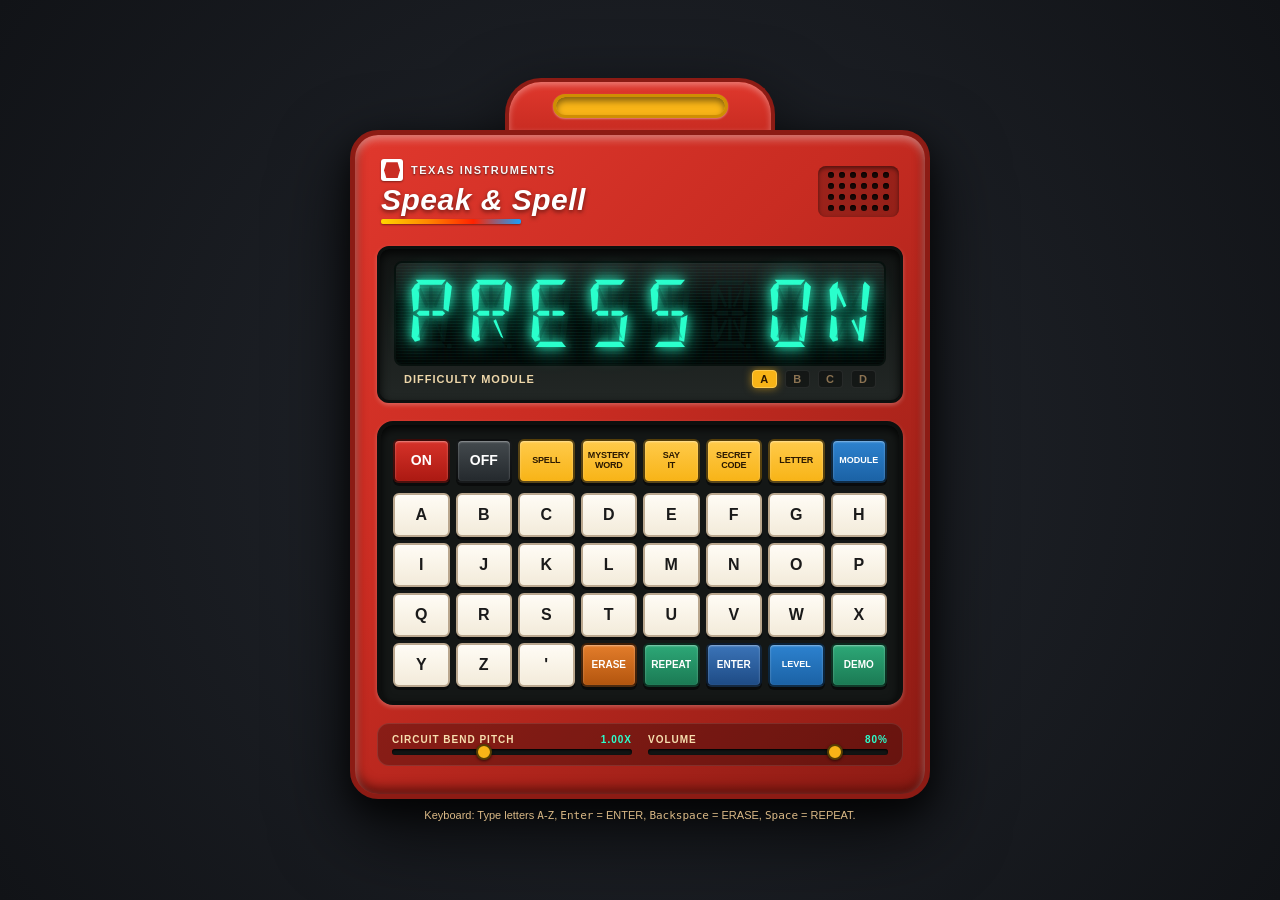
==== index.html @ a9308fd6 "Initial commit: Texas Instruments Speak & Spell (1978) web emulator with GitHub Pages deployment" ====
<!DOCTYPE html>
<html lang="en">
<head>
  <meta charset="UTF-8">
  <meta name="viewport" content="width=device-width, initial-scale=1.0, maximum-scale=1.0, user-scalable=no">
  <title>Texas Instruments Speak & Spell (1978)</title>
  <link rel="icon" type="image/svg+xml" href="assets/icon.svg">
  <link rel="manifest" href="manifest.json">
  <meta name="theme-color" content="#c92c22">
  <meta name="apple-mobile-web-app-capable" content="yes">
  <meta name="apple-mobile-web-app-status-bar-style" content="black-translucent">
  <meta property="og:title" content="Texas Instruments Speak & Spell (1978)">
  <meta property="og:description" content="Authentic 1978 Texas Instruments Speak & Spell emulation with 14-segment VFD, TMS5100 LPC speech synthesis, circuit bending, and all 5 original game modes.">
  <meta property="og:type" content="website">
  <link rel="stylesheet" href="css/styles.css">
  <meta name="description" content="Authentic 1978 Texas Instruments Speak & Spell simulation with 14-segment VFD, TMS5100 LPC speech synthesis, circuit bending, and all 5 original game modes.">
</head>
<body>

  <main class="speak-spell-container" role="region" aria-label="Texas Instruments Speak and Spell 1978">
    
    <!-- Top Molded Carry Handle -->
    <div class="handle-outer" aria-hidden="true">
      <div class="handle-inner-cutout"></div>
    </div>

    <!-- Main Orange-Red Molded Body -->
    <div class="device-body">

      <!-- Header: Logo, Title & Perforated Speaker Grille -->
      <header class="device-header">
        <div class="brand-section">
          <div class="ti-logo-row">
            <div class="ti-emblem" aria-hidden="true">
              <div class="ti-emblem-inner"></div>
            </div>
            <span class="ti-name">Texas Instruments</span>
          </div>
          <div class="title-row">
            <h1 class="brand-title">Speak &amp; Spell</h1>
          </div>
          <div class="rainbow-stripe" aria-hidden="true"></div>
        </div>

        <!-- Speaker Grille -->
        <div class="speaker-grille" aria-label="Speaker Grille" role="img">
          <div class="grille-hole"></div><div class="grille-hole"></div><div class="grille-hole"></div><div class="grille-hole"></div><div class="grille-hole"></div><div class="grille-hole"></div>
          <div class="grille-hole"></div><div class="grille-hole"></div><div class="grille-hole"></div><div class="grille-hole"></div><div class="grille-hole"></div><div class="grille-hole"></div>
          <div class="grille-hole"></div><div class="grille-hole"></div><div class="grille-hole"></div><div class="grille-hole"></div><div class="grille-hole"></div><div class="grille-hole"></div>
          <div class="grille-hole"></div><div class="grille-hole"></div><div class="grille-hole"></div><div class="grille-hole"></div><div class="grille-hole"></div><div class="grille-hole"></div>
        </div>
      </header>

      <!-- 8-Character 14-Segment Vacuum Fluorescent Display (VFD) Section -->
      <section class="vfd-bezel" aria-label="Display Area">
        <div class="vfd-window" id="vfd-container" role="status" aria-live="polite">
          <!-- 14-segment characters generated dynamically by vfd.js -->
        </div>

        <!-- Level Indicator Badges -->
        <div class="level-indicator-bar">
          <span>DIFFICULTY MODULE</span>
          <div class="level-badges">
            <span class="level-badge active" id="badge-A">A</span>
            <span class="level-badge" id="badge-B">B</span>
            <span class="level-badge" id="badge-C">C</span>
            <span class="level-badge" id="badge-D">D</span>
          </div>
        </div>
      </section>

      <!-- 40-Key Membrane Keypad -->
      <section class="keypad-container" aria-label="Keypad">
        
        <!-- Row 1: Power & Game Modes -->
        <div class="keypad-row-modes">
          <button class="key key-on" data-key="ON" aria-label="Turn On">ON</button>
          <button class="key key-off" data-key="OFF" aria-label="Turn Off">OFF</button>
          <button class="key key-mode" data-key="SPELL" aria-label="Spell Mode">SPELL</button>
          <button class="key key-mode" data-key="MYSTERY" aria-label="Mystery Word Mode">MYSTERY<br>WORD</button>
          <button class="key key-mode" data-key="SAY_IT" aria-label="Say It Mode">SAY<br>IT</button>
          <button class="key key-mode" data-key="SECRET_CODE" aria-label="Secret Code Mode">SECRET<br>CODE</button>
          <button class="key key-mode" data-key="LETTER" aria-label="Letter Mode">LETTER</button>
          <button class="key key-module" data-key="MODULE" aria-label="Change Word Module Level">MODULE</button>
        </div>

        <!-- Letters Rows (A through Z, Apostrophe, and Action Keys) -->
        <div class="keypad-grid-letters">
          <!-- Row 2 -->
          <button class="key key-letter" data-key="A">A</button>
          <button class="key key-letter" data-key="B">B</button>
          <button class="key key-letter" data-key="C">C</button>
          <button class="key key-letter" data-key="D">D</button>
          <button class="key key-letter" data-key="E">E</button>
          <button class="key key-letter" data-key="F">F</button>
          <button class="key key-letter" data-key="G">G</button>
          <button class="key key-letter" data-key="H">H</button>

          <!-- Row 3 -->
          <button class="key key-letter" data-key="I">I</button>
          <button class="key key-letter" data-key="J">J</button>
          <button class="key key-letter" data-key="K">K</button>
          <button class="key key-letter" data-key="L">L</button>
          <button class="key key-letter" data-key="M">M</button>
          <button class="key key-letter" data-key="N">N</button>
          <button class="key key-letter" data-key="O">O</button>
          <button class="key key-letter" data-key="P">P</button>

          <!-- Row 4 -->
          <button class="key key-letter" data-key="Q">Q</button>
          <button class="key key-letter" data-key="R">R</button>
          <button class="key key-letter" data-key="S">S</button>
          <button class="key key-letter" data-key="T">T</button>
          <button class="key key-letter" data-key="U">U</button>
          <button class="key key-letter" data-key="V">V</button>
          <button class="key key-letter" data-key="W">W</button>
          <button class="key key-letter" data-key="X">X</button>

          <!-- Row 5 -->
          <button class="key key-letter" data-key="Y">Y</button>
          <button class="key key-letter" data-key="Z">Z</button>
          <button class="key key-letter" data-key="'" aria-label="Apostrophe">'</button>
          <button class="key key-action key-erase" data-key="ERASE" aria-label="Erase">ERASE</button>
          <button class="key key-action key-repeat" data-key="REPEAT" aria-label="Repeat">REPEAT</button>
          <button class="key key-action key-enter" data-key="ENTER" aria-label="Enter">ENTER</button>
          <button class="key key-module" data-key="LEVEL" aria-label="Level Select">LEVEL</button>
          <button class="key key-action key-repeat" data-key="DEMO" aria-label="Demo Voice">DEMO</button>
        </div>
      </section>

      <!-- Circuit Bending & Audio Parameters Drawer -->
      <section class="controls-drawer" aria-label="Audio Controls and Circuit Bending">
        <div class="control-group">
          <label class="control-label" for="bend-slider">
            <span>CIRCUIT BEND PITCH</span>
            <span class="bend-value" id="bend-display">1.00x</span>
          </label>
          <input type="range" id="bend-slider" class="slider" min="0.4" max="2.0" step="0.05" value="1.0" aria-label="Pitch Bender Slider">
        </div>

        <div class="control-group">
          <label class="control-label" for="volume-slider">
            <span>VOLUME</span>
            <span class="bend-value" id="vol-display">80%</span>
          </label>
          <input type="range" id="volume-slider" class="slider" min="0" max="1" step="0.05" value="0.8" aria-label="Volume Slider">
        </div>
      </section>

    </div>

    <!-- Instructions / Keyboard Shortcuts -->
    <p class="keyboard-help">
      Keyboard: Type letters <kbd>A</kbd>-<kbd>Z</kbd>, <kbd>Enter</kbd> = ENTER, <kbd>Backspace</kbd> = ERASE, <kbd>Space</kbd> = REPEAT.
    </p>

  </main>

  <!-- Core Scripts -->
  <script src="js/words.js"></script>
  <script src="js/vfd.js"></script>
  <script src="js/synth.js"></script>
  <script src="js/engine.js"></script>
  <script src="js/app.js"></script>
</body>
</html>
---- css/styles.css ----
/* ==========================================================================
   Texas Instruments Speak & Spell (1978) - Authentic Skeuomorphic Stylesheet
   Crafted with retro industrial design principles from frontend-design skill:
   - Molded ABS plastic texture with directional lighting and bevels
   - Top recessed carry handle with yellow grip
   - Smoky acrylic VFD lens with 14-segment phosphor glow & scanlines
   - 40-key membrane keyboard with authentic colorways and tactile depression
   - Circuit bending pitch-bend / speed modulation panel
   ========================================================================== */

:root {
  --ti-red: #c92c22;
  --ti-red-light: #e0382d;
  --ti-red-dark: #8c1b14;
  --ti-red-shadow: #5c0f0a;
  
  --ti-yellow: #f8b417;
  --ti-yellow-dark: #cf8e03;
  --ti-yellow-light: #ffca4a;

  --ti-blue: #1b62a5;
  --ti-blue-dark: #0f3d69;

  --vfd-lit: #2bffcd;
  --vfd-glow: rgba(43, 255, 205, 0.85);
  --vfd-unlit: rgba(10, 55, 45, 0.25);
  --vfd-bg: #091a16;
  --lens-acrylic: rgba(18, 22, 21, 0.94);

  --font-retro: "Helvetica Neue", "Arial", sans-serif;
  --font-title: "Impact", "Arial Black", sans-serif;
}

* {
  box-sizing: border-box;
  margin: 0;
  padding: 0;
  -webkit-font-smoothing: antialiased;
}

body {
  background: radial-gradient(circle at center, #23272e 0%, #111317 100%);
  min-height: 100vh;
  display: flex;
  flex-direction: column;
  align-items: center;
  justify-content: center;
  padding: 24px 12px;
  font-family: var(--font-retro);
  color: #f0f0f0;
  overflow-x: hidden;
  user-select: none;
}

/* ==========================================================================
   Outer Device Chassis
   ========================================================================== */
.speak-spell-container {
  display: flex;
  flex-direction: column;
  align-items: center;
  width: 100%;
  max-width: 580px;
  position: relative;
  filter: drop-shadow(0 25px 35px rgba(0, 0, 0, 0.75));
}

/* Top molded carry handle */
.handle-outer {
  width: 270px;
  height: 52px;
  background: linear-gradient(to bottom, var(--ti-red-light), var(--ti-red));
  border-radius: 36px 36px 0 0;
  border: 4px solid var(--ti-red-dark);
  border-bottom: none;
  display: flex;
  justify-content: center;
  align-items: center;
  box-shadow: inset 0 3px 6px rgba(255, 255, 255, 0.35);
  position: relative;
  z-index: 1;
}

.handle-inner-cutout {
  width: 175px;
  height: 24px;
  background: var(--ti-yellow);
  border-radius: 14px;
  border: 3px solid var(--ti-yellow-dark);
  box-shadow: inset 0 4px 6px rgba(0, 0, 0, 0.45), 0 1px 2px rgba(255, 255, 255, 0.4);
}

/* Main molded red casing */
.device-body {
  width: 100%;
  background: linear-gradient(135deg, var(--ti-red-light) 0%, var(--ti-red) 40%, var(--ti-red-dark) 100%);
  border-radius: 28px;
  border: 5px solid var(--ti-red-dark);
  box-shadow:
    inset 0 4px 8px rgba(255, 255, 255, 0.4),
    inset 0 -6px 12px var(--ti-red-shadow),
    0 12px 28px rgba(0, 0, 0, 0.6);
  padding: 24px 22px 28px;
  display: flex;
  flex-direction: column;
  gap: 18px;
  position: relative;
}

/* Fine textured grain overlay */
.device-body::after {
  content: "";
  position: absolute;
  top: 0; left: 0; right: 0; bottom: 0;
  border-radius: 24px;
  pointer-events: none;
  background-image: radial-gradient(rgba(0, 0, 0, 0.08) 15%, transparent 16%);
  background-size: 4px 4px;
}

/* ==========================================================================
   Header: Logos & Speaker Grille
   ========================================================================== */
.device-header {
  display: flex;
  justify-content: space-between;
  align-items: center;
  padding: 0 4px 4px;
}

.brand-section {
  display: flex;
  flex-direction: column;
  gap: 2px;
}

.ti-logo-row {
  display: flex;
  align-items: center;
  gap: 8px;
}

.ti-emblem {
  width: 22px;
  height: 22px;
  background: #ffffff;
  border-radius: 3px;
  display: flex;
  align-items: center;
  justify-content: center;
  box-shadow: 0 1px 2px rgba(0, 0, 0, 0.4);
}

.ti-emblem-inner {
  width: 16px;
  height: 16px;
  background: var(--ti-red);
  clip-path: polygon(15% 0, 85% 0, 100% 50%, 85% 100%, 15% 100%, 0 50%);
}

.ti-name {
  font-size: 11px;
  font-weight: 800;
  letter-spacing: 1.5px;
  text-transform: uppercase;
  color: #f7f7f7;
  text-shadow: 0 1px 2px rgba(0, 0, 0, 0.6);
}

.title-row {
  display: flex;
  align-items: baseline;
  gap: 6px;
}

.brand-title {
  font-family: var(--font-title);
  font-style: italic;
  font-size: 30px;
  letter-spacing: 0.5px;
  color: #ffffff;
  text-shadow: 0 2px 4px rgba(0, 0, 0, 0.5);
}

.rainbow-stripe {
  height: 5px;
  width: 140px;
  background: linear-gradient(to right, #ffd500 0%, #ff8800 33%, #ff2200 66%, #18a0fb 100%);
  border-radius: 2px;
  box-shadow: 0 1px 2px rgba(0, 0, 0, 0.4);
}

/* Speaker Grille */
.speaker-grille {
  display: grid;
  grid-template-columns: repeat(6, 6px);
  grid-gap: 5px;
  padding: 6px 10px;
  background: rgba(0, 0, 0, 0.22);
  border-radius: 8px;
  box-shadow: inset 0 2px 4px rgba(0, 0, 0, 0.5);
}

.grille-hole {
  width: 6px;
  height: 6px;
  background: #1a0806;
  border-radius: 50%;
  box-shadow: inset 0 1px 2px #000000;
}

/* ==========================================================================
   VFD Display Section
   ========================================================================== */
.vfd-bezel {
  background: linear-gradient(to bottom, #111413, #222725);
  border-radius: 12px;
  padding: 12px 14px;
  border: 3px solid #0d100f;
  box-shadow:
    inset 0 4px 10px rgba(0, 0, 0, 0.8),
    0 2px 4px rgba(255, 255, 255, 0.25);
  position: relative;
  overflow: hidden;
}

/* Smoky dark acrylic window */
.vfd-window {
  background-color: var(--vfd-bg);
  background-image:
    linear-gradient(rgba(0, 20, 15, 0.35) 50%, rgba(0, 0, 0, 0.65) 50%),
    linear-gradient(90deg, rgba(255, 0, 0, 0.03), rgba(0, 255, 0, 0.01), rgba(0, 0, 255, 0.03));
  background-size: 100% 3px, 6px 100%;
  border-radius: 8px;
  padding: 10px 8px;
  border: 2px solid #08110e;
  box-shadow: inset 0 0 20px #040907;
  position: relative;
}

/* Glass reflection sheen */
.vfd-window::before {
  content: "";
  position: absolute;
  top: 0; left: 0; right: 0;
  height: 40%;
  background: linear-gradient(to bottom, rgba(255, 255, 255, 0.12), rgba(255, 255, 255, 0.01));
  border-radius: 6px 6px 0 0;
  pointer-events: none;
}

.vfd-grid {
  display: grid;
  grid-template-columns: repeat(8, 1fr);
  gap: 6px;
  width: 100%;
}

.vfd-char {
  aspect-ratio: 64 / 96;
  position: relative;
  display: flex;
  align-items: center;
  justify-content: center;
}

.vfd-svg {
  width: 100%;
  height: 100%;
  overflow: visible;
}

/* VFD Segments */
.vfd-seg {
  fill: var(--vfd-unlit);
  transition: fill 0.04s ease-out, filter 0.04s ease-out;
}

.vfd-seg.lit {
  fill: var(--vfd-lit);
  filter: drop-shadow(0 0 6px var(--vfd-glow)) drop-shadow(0 0 12px var(--vfd-glow));
}

/* Level Indicator Lights below screen */
.level-indicator-bar {
  display: flex;
  justify-content: space-between;
  align-items: center;
  padding: 4px 10px 0;
  font-size: 11px;
  font-weight: 700;
  letter-spacing: 1px;
  color: #eed7aa;
}

.level-badges {
  display: flex;
  gap: 8px;
}

.level-badge {
  padding: 2px 7px;
  border-radius: 4px;
  background: rgba(0, 0, 0, 0.35);
  color: #8c7352;
  border: 1px solid rgba(255, 255, 255, 0.08);
  transition: all 0.2s ease;
}

.level-badge.active {
  background: var(--ti-yellow);
  color: #2b1700;
  border-color: var(--ti-yellow-light);
  box-shadow: 0 0 8px rgba(248, 180, 23, 0.6);
}

/* ==========================================================================
   Membrane Keypad
   ========================================================================== */
.keypad-container {
  background: #141716;
  border-radius: 16px;
  padding: 14px 12px;
  border: 4px solid #0d0f0e;
  box-shadow:
    inset 0 4px 8px rgba(0, 0, 0, 0.8),
    0 2px 4px rgba(255, 255, 255, 0.25);
  display: flex;
  flex-direction: column;
  gap: 10px;
}

/* Top Mode Row */
.keypad-row-modes {
  display: grid;
  grid-template-columns: repeat(8, 1fr);
  gap: 6px;
}

/* Letters Grid */
.keypad-grid-letters {
  display: grid;
  grid-template-columns: repeat(8, 1fr);
  gap: 6px;
}

/* Key Base Styling */
.key {
  height: 44px;
  border-radius: 6px;
  display: flex;
  flex-direction: column;
  align-items: center;
  justify-content: center;
  font-size: 14px;
  font-weight: 800;
  cursor: pointer;
  border: 2px solid rgba(0, 0, 0, 0.65);
  box-shadow:
    0 3px 0 rgba(0, 0, 0, 0.5),
    inset 0 1px 2px rgba(255, 255, 255, 0.45);
  transition: transform 0.05s ease, box-shadow 0.05s ease;
  user-select: none;
  text-align: center;
  line-height: 1.1;
  padding: 2px;
}

.key:active, .key.pressed {
  transform: translateY(2px);
  box-shadow:
    0 1px 0 rgba(0, 0, 0, 0.6),
    inset 0 2px 4px rgba(0, 0, 0, 0.4);
}

/* Key Color Variants */
.key-on {
  background: linear-gradient(to bottom, #d63229, #ab1912);
  color: #ffffff;
}

.key-off {
  background: linear-gradient(to bottom, #444a4e, #24292d);
  color: #ffffff;
}

.key-mode {
  background: linear-gradient(to bottom, var(--ti-yellow-light), var(--ti-yellow));
  color: #2b1900;
  font-size: 9px;
  letter-spacing: -0.2px;
}

.key-module {
  background: linear-gradient(to bottom, #2d82cf, var(--ti-blue));
  color: #ffffff;
  font-size: 9px;
}

.key-letter {
  background: linear-gradient(to bottom, #fffcf5, #f3ebda);
  color: #1a1a1a;
  font-size: 16px;
  border-color: #baa78e;
}

.key-action {
  font-size: 10px;
  color: #ffffff;
}

.key-repeat {
  background: linear-gradient(to bottom, #2da877, #1b7a54);
}

.key-erase {
  background: linear-gradient(to bottom, #e37d2b, #b3550e);
}

.key-enter {
  background: linear-gradient(to bottom, #3b74b8, #1e4b85);
}

/* ==========================================================================
   Circuit Bending & Extra Controls Drawer
   ========================================================================== */
.controls-drawer {
  background: rgba(0, 0, 0, 0.28);
  border-radius: 12px;
  padding: 10px 14px;
  display: flex;
  justify-content: space-between;
  align-items: center;
  gap: 16px;
  border: 1px solid rgba(255, 255, 255, 0.1);
}

.control-group {
  display: flex;
  flex-direction: column;
  gap: 4px;
  flex: 1;
}

.control-label {
  font-size: 10px;
  font-weight: 700;
  text-transform: uppercase;
  letter-spacing: 1px;
  color: #f7dfaf;
  display: flex;
  justify-content: space-between;
}

.bend-value {
  color: #2bffcd;
}

.slider {
  -webkit-appearance: none;
  appearance: none;
  width: 100%;
  height: 6px;
  background: #111413;
  border-radius: 3px;
  outline: none;
  box-shadow: inset 0 1px 2px #000;
}

.slider::-webkit-slider-thumb {
  -webkit-appearance: none;
  appearance: none;
  width: 16px;
  height: 16px;
  border-radius: 50%;
  background: var(--ti-yellow);
  cursor: pointer;
  border: 2px solid #573e04;
  box-shadow: 0 1px 3px rgba(0, 0, 0, 0.6);
}

/* Keyboard hint info */
.keyboard-help {
  font-size: 11px;
  color: #ffd89c;
  text-align: center;
  margin-top: 10px;
  opacity: 0.85;
}

/* Responsive Scaling */
@media (max-width: 540px) {
  .key {
    height: 38px;
    font-size: 13px;
  }
  .key-mode, .key-action, .key-module {
    font-size: 8px;
  }
  .brand-title {
    font-size: 24px;
  }
  .rainbow-stripe {
    width: 90px;
  }
}
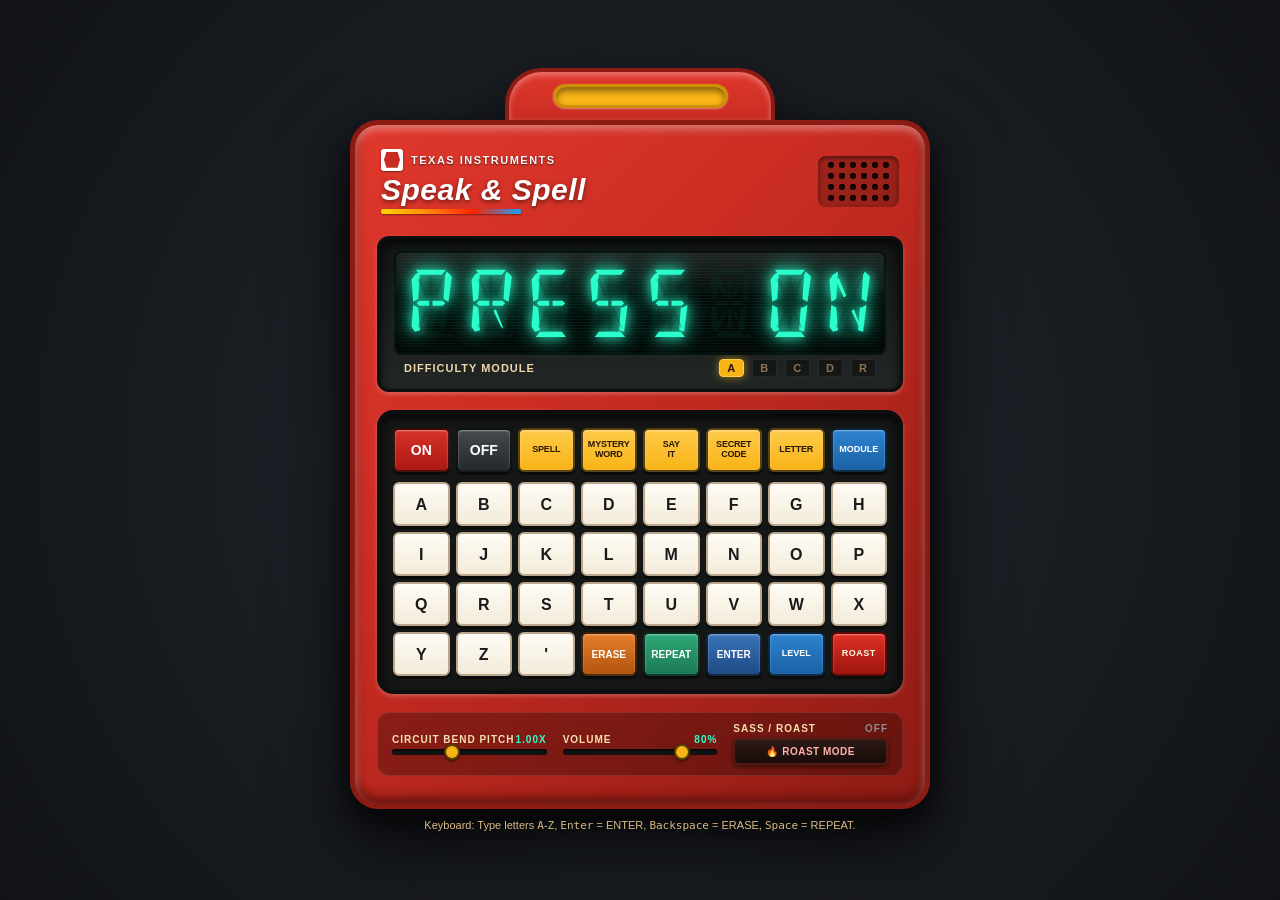
==== commit 28586cfc: "feat: add Roast Mode novelty edition and expand MAME-verified test suite" ====
--- a/index.html
+++ b/index.html
@@ -65,6 +65,7 @@
             <span class="level-badge" id="badge-B">B</span>
             <span class="level-badge" id="badge-C">C</span>
             <span class="level-badge" id="badge-D">D</span>
+            <span class="level-badge level-badge-roast" id="badge-R" title="Roast Edition">R</span>
           </div>
         </div>
       </section>
@@ -124,7 +125,7 @@
           <button class="key key-action key-repeat" data-key="REPEAT" aria-label="Repeat">REPEAT</button>
           <button class="key key-action key-enter" data-key="ENTER" aria-label="Enter">ENTER</button>
           <button class="key key-module" data-key="LEVEL" aria-label="Level Select">LEVEL</button>
-          <button class="key key-action key-repeat" data-key="DEMO" aria-label="Demo Voice">DEMO</button>
+          <button class="key key-action key-roast" data-key="ROAST" aria-label="Toggle Roast Mode">ROAST</button>
         </div>
       </section>
 
@@ -145,6 +146,14 @@
           </label>
           <input type="range" id="volume-slider" class="slider" min="0" max="1" step="0.05" value="0.8" aria-label="Volume Slider">
         </div>
+
+        <div class="control-group control-roast-group">
+          <label class="control-label">
+            <span>SASS / ROAST</span>
+            <span class="roast-status" id="roast-indicator">OFF</span>
+          </label>
+          <button id="roast-toggle-btn" class="roast-switch-btn" type="button" aria-label="Toggle Offensive Roast Mode">🔥 ROAST MODE</button>
+        </div>
       </section>
 
     </div>
--- a/css/styles.css
+++ b/css/styles.css
@@ -314,6 +314,13 @@
   box-shadow: 0 0 8px rgba(248, 180, 23, 0.6);
 }
 
+.level-badge.level-badge-roast.active {
+  background: #ff3b30;
+  color: #ffffff;
+  border-color: #ff9f0a;
+  box-shadow: 0 0 10px rgba(255, 59, 48, 0.85);
+}
+
 /* ==========================================================================
    Membrane Keypad
    ========================================================================== */
@@ -421,6 +428,18 @@
   background: linear-gradient(to bottom, #3b74b8, #1e4b85);
 }
 
+.key-roast {
+  background: linear-gradient(to bottom, #e03126, #9c150e);
+  color: #fffae0;
+  border-color: #630803;
+  font-size: 9px;
+  letter-spacing: 0.5px;
+}
+
+.key-roast.active-roast {
+  box-shadow: 0 0 10px rgba(255, 60, 40, 0.9), inset 0 1px 3px rgba(255, 255, 255, 0.6);
+}
+
 /* ==========================================================================
    Circuit Bending & Extra Controls Drawer
    ========================================================================== */
@@ -477,6 +496,44 @@
   cursor: pointer;
   border: 2px solid #573e04;
   box-shadow: 0 1px 3px rgba(0, 0, 0, 0.6);
+}
+
+/* Roast Switch Toggle Button */
+.roast-status {
+  font-weight: 800;
+  color: #8c8c8c;
+  transition: color 0.2s ease;
+}
+
+.roast-status.on {
+  color: #ff3b30;
+  text-shadow: 0 0 6px rgba(255, 59, 48, 0.8);
+}
+
+.roast-switch-btn {
+  background: linear-gradient(to bottom, #2c1a17, #180b09);
+  color: #ffb4a8;
+  border: 2px solid #521c16;
+  border-radius: 6px;
+  padding: 6px 10px;
+  font-size: 10px;
+  font-weight: 800;
+  cursor: pointer;
+  letter-spacing: 0.5px;
+  transition: all 0.2s ease;
+  box-shadow: 0 2px 4px rgba(0, 0, 0, 0.5);
+}
+
+.roast-switch-btn:hover {
+  background: linear-gradient(to bottom, #3d211c, #260e0a);
+  border-color: #80281e;
+}
+
+.roast-switch-btn.active {
+  background: linear-gradient(to bottom, #d62f23, #8c160e);
+  color: #ffffff;
+  border-color: #ff8c7e;
+  box-shadow: 0 0 12px rgba(255, 50, 30, 0.75), inset 0 1px 2px rgba(255, 255, 255, 0.4);
 }
 
 /* Keyboard hint info */
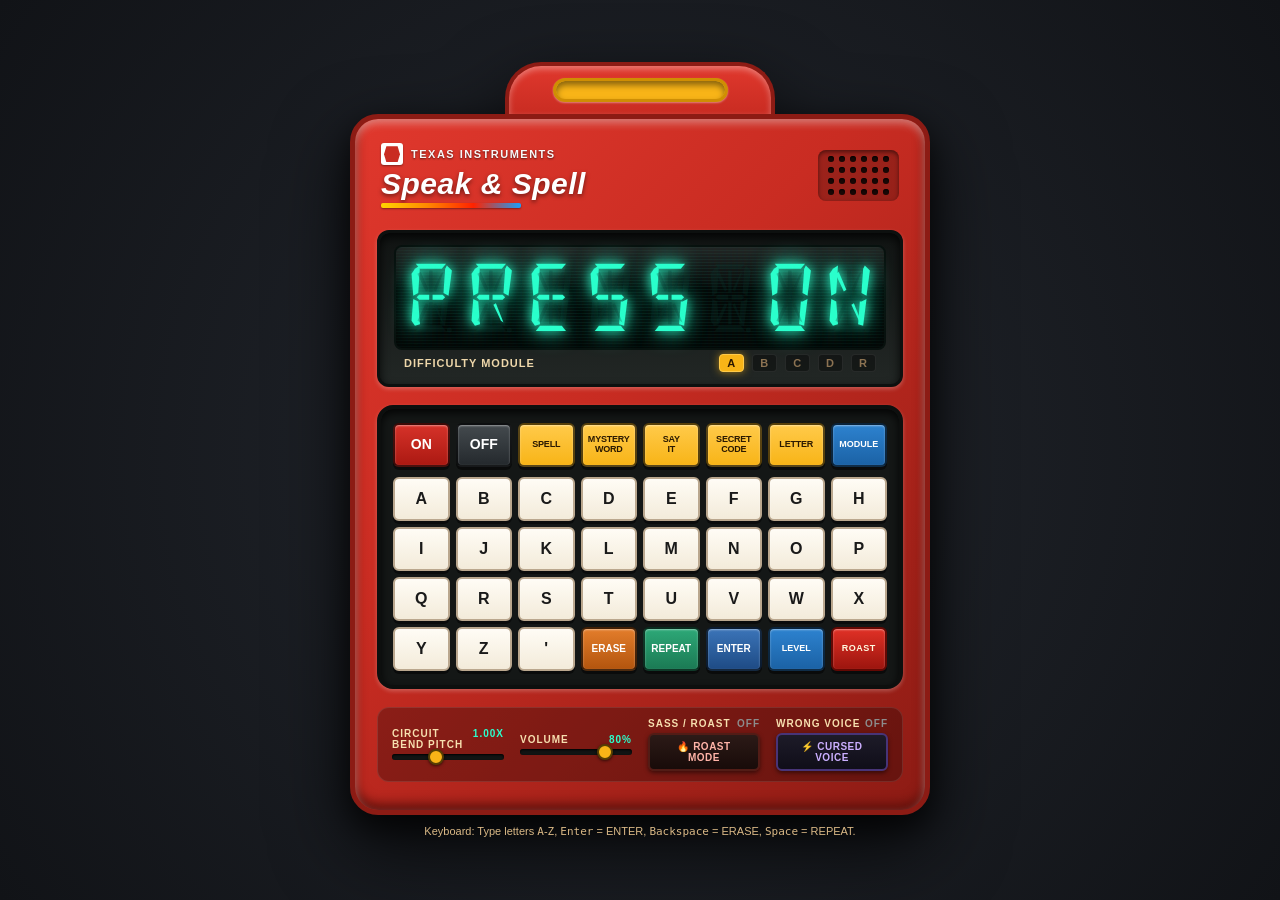
==== commit 3152e39f: "feat: complete headless Chrome UI test suite and cursed demonic voice engine" ====
--- a/index.html
+++ b/index.html
@@ -154,6 +154,14 @@
           </label>
           <button id="roast-toggle-btn" class="roast-switch-btn" type="button" aria-label="Toggle Offensive Roast Mode">🔥 ROAST MODE</button>
         </div>
+
+        <div class="control-group control-cursed-group">
+          <label class="control-label">
+            <span>WRONG VOICE</span>
+            <span class="roast-status" id="cursed-indicator">OFF</span>
+          </label>
+          <button id="cursed-toggle-btn" class="cursed-switch-btn" type="button" aria-label="Toggle Totally Wrong Cursed Voice">⚡ CURSED VOICE</button>
+        </div>
       </section>
 
     </div>
--- a/css/styles.css
+++ b/css/styles.css
@@ -534,6 +534,32 @@
   color: #ffffff;
   border-color: #ff8c7e;
   box-shadow: 0 0 12px rgba(255, 50, 30, 0.75), inset 0 1px 2px rgba(255, 255, 255, 0.4);
+}
+
+.cursed-switch-btn {
+  background: linear-gradient(to bottom, #1d1b28, #100e19);
+  color: #cbafff;
+  border: 2px solid #483478;
+  border-radius: 6px;
+  padding: 6px 10px;
+  font-size: 10px;
+  font-weight: 800;
+  cursor: pointer;
+  letter-spacing: 0.5px;
+  transition: all 0.2s ease;
+  box-shadow: 0 2px 4px rgba(0, 0, 0, 0.5);
+}
+
+.cursed-switch-btn:hover {
+  background: linear-gradient(to bottom, #2b2540, #19142b);
+  border-color: #7256b8;
+}
+
+.cursed-switch-btn.active {
+  background: linear-gradient(to bottom, #8338ec, #49139a);
+  color: #ffffff;
+  border-color: #c094ff;
+  box-shadow: 0 0 12px rgba(131, 56, 236, 0.85), inset 0 1px 2px rgba(255, 255, 255, 0.4);
 }
 
 /* Keyboard hint info */
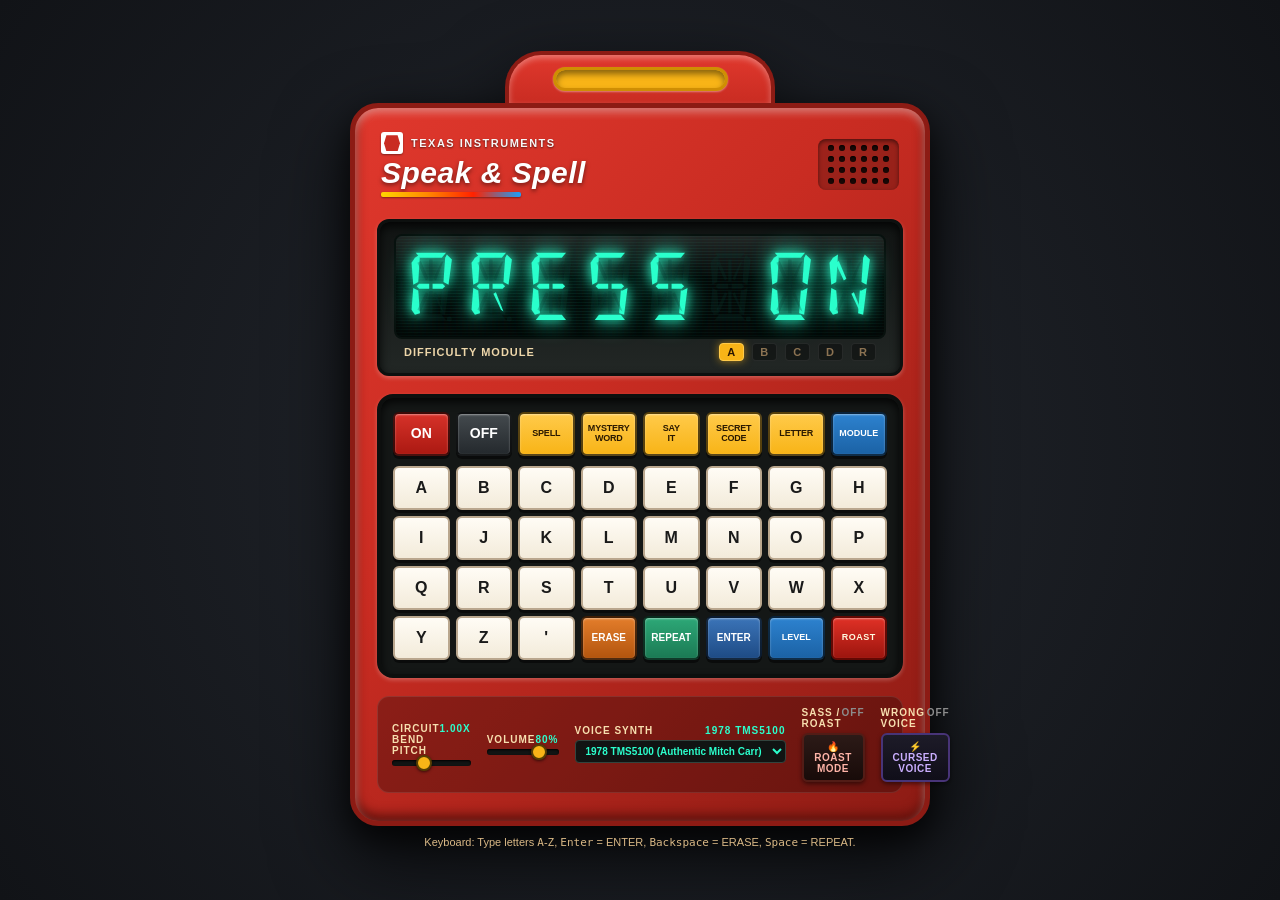
==== commit dd275aa5: "feat: implement authentic 1978 Mitch Carr TMS5100 LPC voice synthesis from video and pass 23 Chrome " ====
--- a/index.html
+++ b/index.html
@@ -147,6 +147,18 @@
           <input type="range" id="volume-slider" class="slider" min="0" max="1" step="0.05" value="0.8" aria-label="Volume Slider">
         </div>
 
+        <div class="control-group control-voice-group">
+          <label class="control-label" for="voice-engine-select">
+            <span>VOICE SYNTH</span>
+            <span class="bend-value" id="voice-display">1978 TMS5100</span>
+          </label>
+          <select id="voice-engine-select" class="voice-select" aria-label="Select Voice Engine">
+            <option value="LPC_1978" selected>1978 TMS5100 (Authentic Mitch Carr)</option>
+            <option value="CURSED">⚡ Cursed Demonic (Totally Wrong)</option>
+            <option value="SYSTEM">System Speech TTS</option>
+          </select>
+        </div>
+
         <div class="control-group control-roast-group">
           <label class="control-label">
             <span>SASS / ROAST</span>
--- a/css/styles.css
+++ b/css/styles.css
@@ -496,6 +496,24 @@
   cursor: pointer;
   border: 2px solid #573e04;
   box-shadow: 0 1px 3px rgba(0, 0, 0, 0.6);
+}
+
+/* Voice Selector Dropdown */
+.voice-select {
+  background: #111413;
+  color: #2bffcd;
+  border: 1px solid #33443e;
+  border-radius: 4px;
+  padding: 4px 6px;
+  font-size: 10px;
+  font-family: var(--font-retro);
+  font-weight: 700;
+  outline: none;
+  cursor: pointer;
+}
+
+.voice-select:focus {
+  border-color: var(--ti-yellow);
 }
 
 /* Roast Switch Toggle Button */
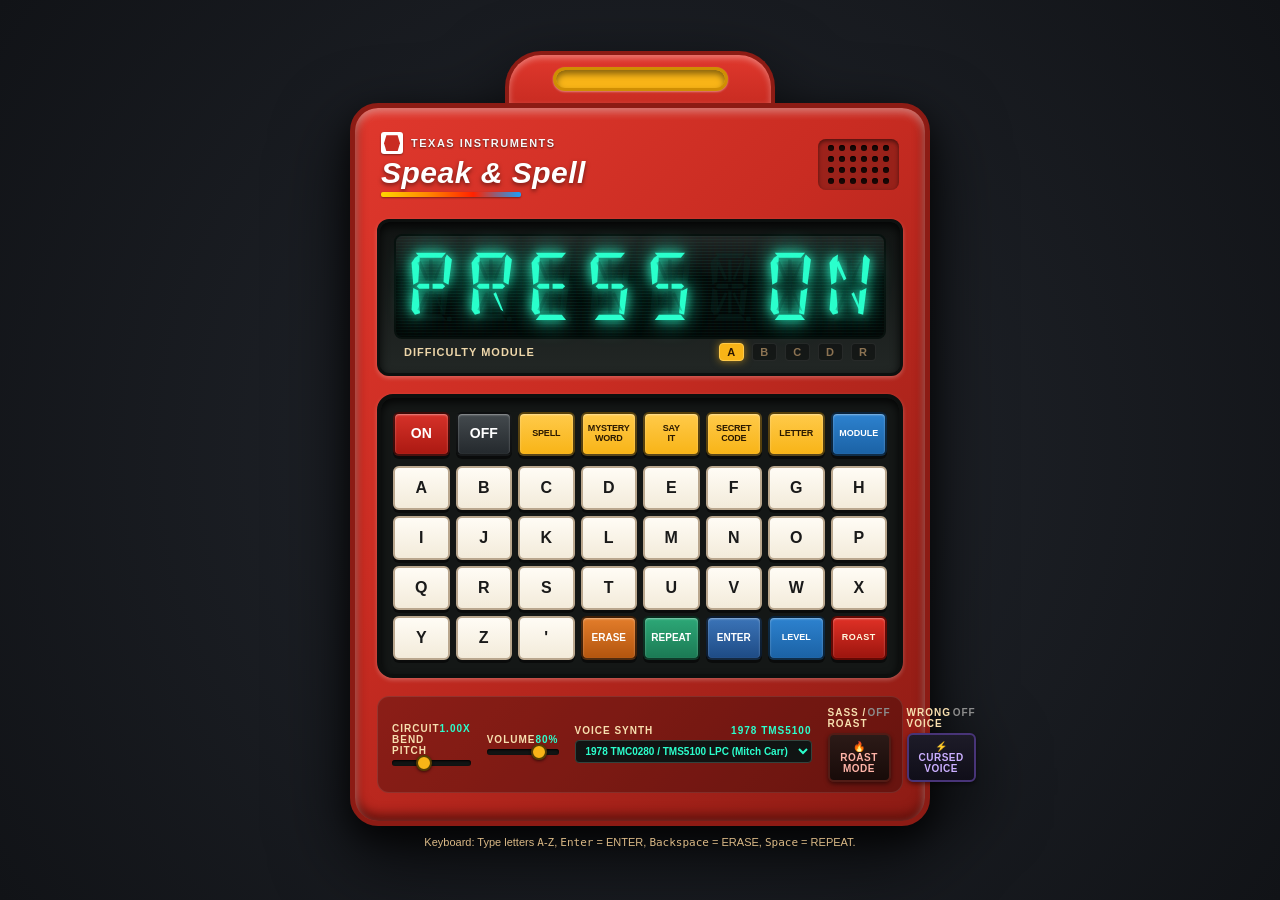
==== commit f23c4b10: "fix(ui): exclusively use 1978 TMC0280 LPC engine, fix secret code erase, touch ghost clicks, and dig" ====
--- a/index.html
+++ b/index.html
@@ -153,9 +153,8 @@
             <span class="bend-value" id="voice-display">1978 TMS5100</span>
           </label>
           <select id="voice-engine-select" class="voice-select" aria-label="Select Voice Engine">
-            <option value="LPC_1978" selected>1978 TMS5100 (Authentic Mitch Carr)</option>
-            <option value="CURSED">⚡ Cursed Demonic (Totally Wrong)</option>
-            <option value="SYSTEM">System Speech TTS</option>
+            <option value="LPC_1978" selected>1978 TMC0280 / TMS5100 LPC (Mitch Carr)</option>
+            <option value="CURSED">⚡ Circuit-Bent TMC0280 (Roast Voice)</option>
           </select>
         </div>
 
